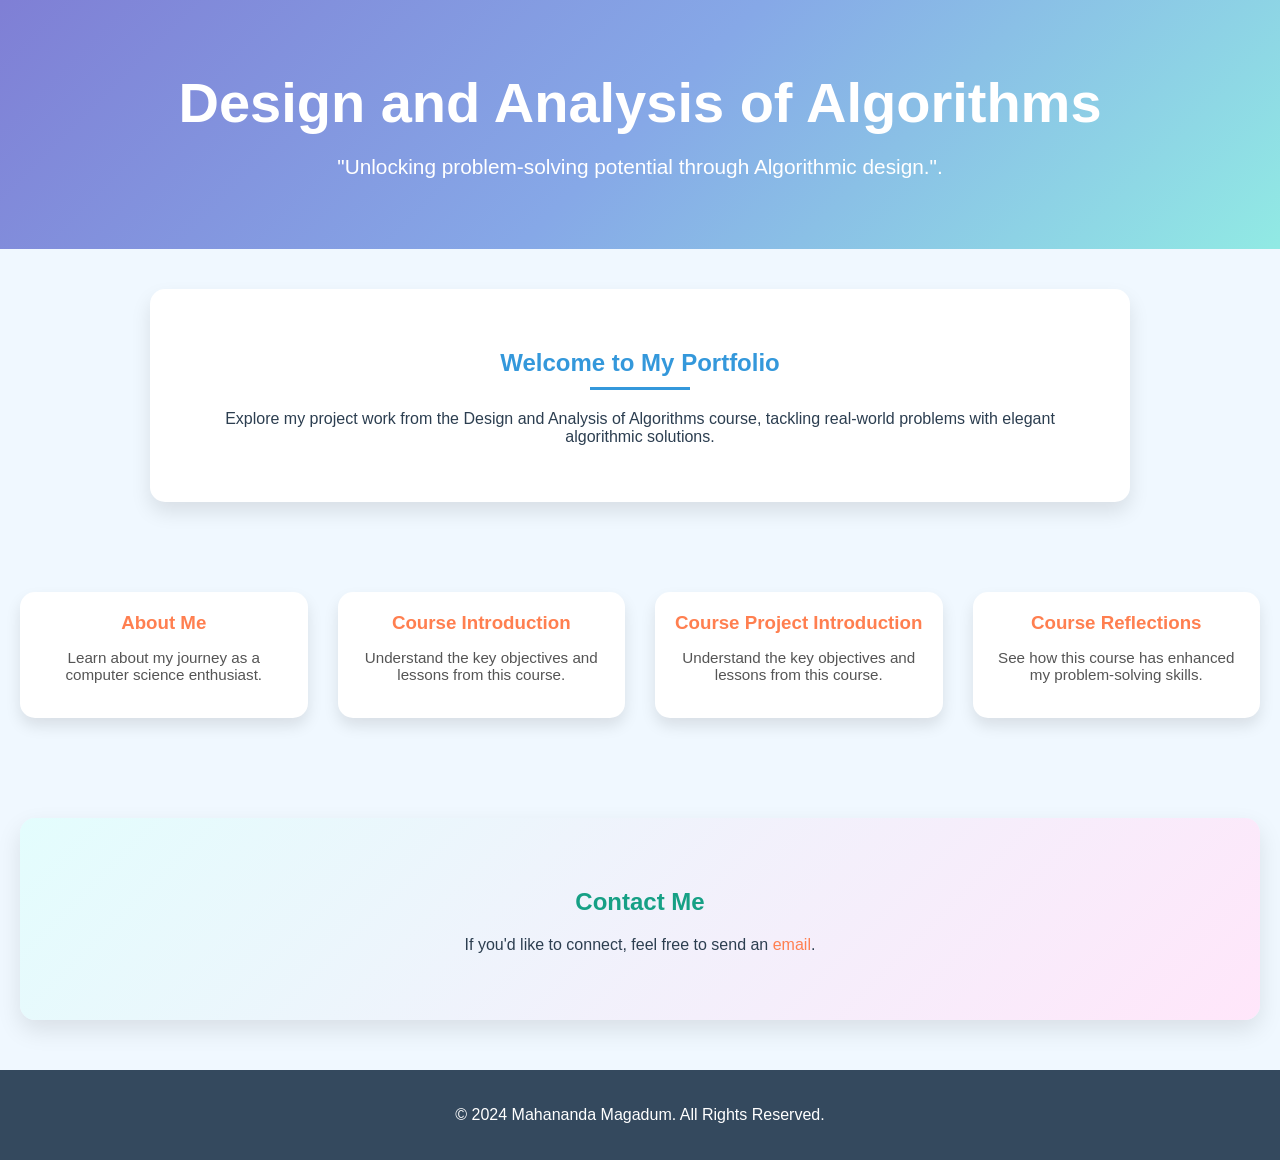
==== index.html @ 97880fe2 "Update index.html" ====
<!DOCTYPE html>
<html lang="en">
<head>
    <meta charset="UTF-8">
    <meta name="viewport" content="width=device-width, initial-scale=1.0">
    <title>Portfolio - Design and Analysis of Algorithms</title>
    <style>
        /* Global Styles */
        body {
            font-family: 'Verdana', sans-serif;
            margin: 0;
            padding: 0;
            background-color: #f0f8ff; /* Light Alice Blue */
            color: #2c3e50; /* Darker text for contrast */
            overflow-x: hidden; /* Prevent horizontal scrolling */
        }

        a {
            color: #ff7f50; /* Coral */
            text-decoration: none;
            transition: color 0.3s ease;
        }

        a:hover {
            color: #20b2aa; /* Light Sea Green */
        }

        /* Header Section */
        header {
            background: linear-gradient(135deg, #7f7fd5, #86a8e7, #91eae4); /* Blue gradient */
            color: #fff;
            text-align: center;
            padding: 70px 20px;
            overflow: hidden;
            position: relative;
        }

        header h1 {
            font-size: 3.5rem;
            margin: 0;
            animation: slide-in 1s ease-in-out forwards;
            opacity: 0;
        }

        header p {
            font-size: 1.3rem;
            margin: 20px 0 0;
            font-weight: 300;
            animation: slide-in 1.5s ease-in-out forwards;
            opacity: 0;
        }

        /* Welcome Section */
        .welcome-section {
            text-align: center;
            margin: 40px auto;
            padding: 40px;
            max-width: 900px;
            background: #fff;
            border-radius: 15px;
            box-shadow: 0 10px 20px rgba(0, 0, 0, 0.1);
            position: relative;
            overflow: hidden;
        }

        .welcome-section h2 {
            color: #3498db; /* Soft blue */
            position: relative;
        }

        .welcome-section h2::after {
            content: '';
            display: block;
            width: 100px;
            height: 3px;
            background: #3498db;
            margin: 10px auto 0;
        }

        /* Sliding Tiles */
        .tiles-container {
            display: flex;
            justify-content: center;
            gap: 30px;
            padding: 50px 20px;
        }

        .tile {
            background: #fff;
            width: 250px;
            text-align: center;
            padding: 20px;
            border-radius: 15px;
            box-shadow: 0 8px 15px rgba(0, 0, 0, 0.1);
            transform: translateY(100px);
            animation: drop-in 0.8s ease-out forwards;
            position: relative;
        }

        .tile h3 {
            margin: 0 0 10px;
            color: #2c3e50; /* Dark text */
        }

        .tile p {
            font-size: 0.95rem;
            color: #555;
        }

        /* Contact Section */
        .contact-section {
            background: linear-gradient(135deg, #e3fdfd, #ffe6fa); /* Soft gradient */
            text-align: center;
            padding: 50px 20px;
            margin: 50px 20px;
            border-radius: 15px;
            box-shadow: 0 10px 25px rgba(0, 0, 0, 0.1);
            animation: floating 3s ease-in-out infinite;
            position: relative;
        }

        .contact-section h2 {
            color: #16a085; /* Greenish color */
        }

        /* Footer Section */
        footer {
            background: #34495e; /* Dark blue-gray */
            color: white;
            text-align: center;
            padding: 20px;
        }

        /* Animations */
        @keyframes slide-in {
            0% {
                transform: translateY(-50px);
                opacity: 0;
            }
            100% {
                transform: translateY(0);
                opacity: 1;
            }
        }

        @keyframes drop-in {
            0% {
                transform: translateY(-50px);
                opacity: 0;
            }
            100% {
                transform: translateY(0);
                opacity: 1;
            }
        }

        @keyframes floating {
            0%, 100% {
                transform: translateY(0);
            }
            50% {
                transform: translateY(-10px);
            }
        }
    </style>
</head>
<body>
    <header>
        <h1>Design and Analysis of Algorithms</h1>
        <p>"Unlocking problem-solving potential through Algorithmic design.".</p>
    </header>

    <main>
        <!-- Welcome Section -->
        <section class="welcome-section">
            <h2>Welcome to My Portfolio</h2>
            <p>Explore my project work from the Design and Analysis of Algorithms course, tackling real-world problems with elegant algorithmic solutions.</p>
        </section>

        <!-- Sliding Tiles -->
        <section class="tiles-container">
            <div class="tile" style="animation-delay: 0.2s;">
                <h3><a href="./About me.html">About Me</a></h3>
                <p>Learn about my journey as a computer science enthusiast.</p>
            </div>
             <div class="tile" style="animation-delay: 0.4s;">
                <h3><a href="./Introduction to the Course.html">Course Introduction</a></h3>
                <p>Understand the key objectives and lessons from this course.</p>
            </div>
            <div class="tile" style="animation-delay: 0.4s;">
                <h3><a href="./Course Project Introduction.html">Course Project Introduction</a></h3>
                <p>Understand the key objectives and lessons from this course.</p>
            </div>
            <div class="tile" style="animation-delay: 0.6s;">
                <h3><a href="./Course Project Reflections.html"> Course Reflections</a></h3>
                <p>See how this course has enhanced my problem-solving skills.</p>
            </div>
        </section>

        <!-- Contact Section -->
        <section class="contact-section">
            <h2>Contact Me</h2>
            <p>If you'd like to connect, feel free to send an <a href="mailto:mmagadum1234@gmail.com">email</a>.</p>
        </section>
    </main>

    <footer>
        <p>&copy; 2024 Mahananda Magadum. All Rights Reserved.</p>
    </footer>
</body>
</html>
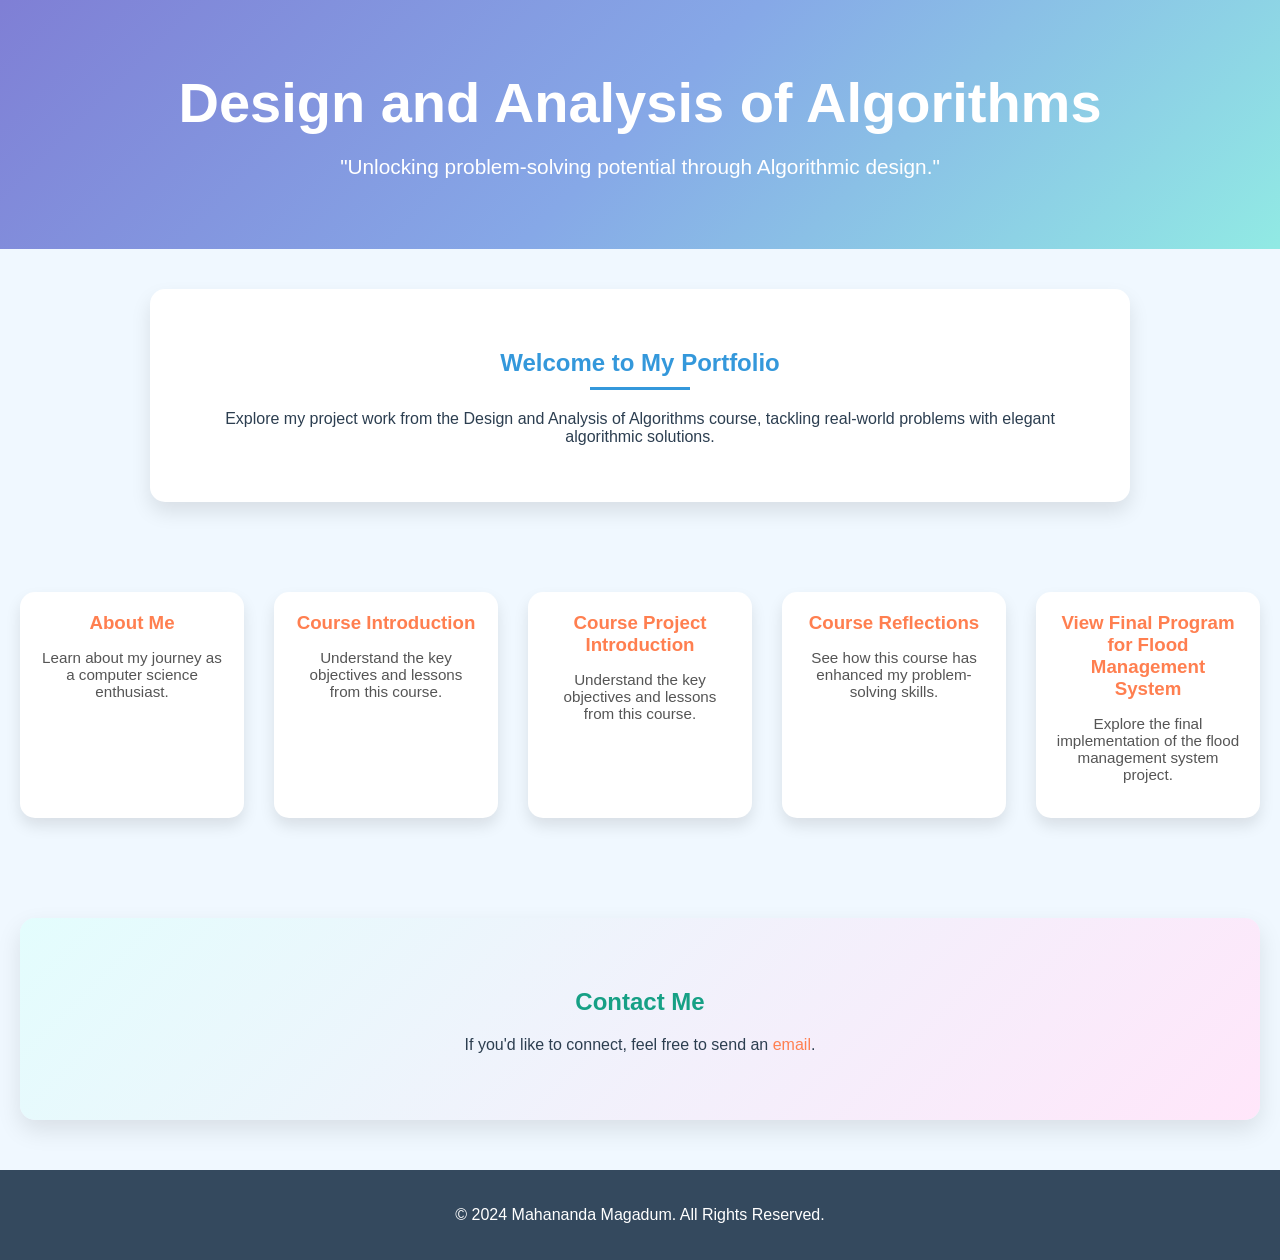
==== commit b6f33027: "Update index.html" ====
--- a/index.html
+++ b/index.html
@@ -167,7 +167,7 @@
 <body>
     <header>
         <h1>Design and Analysis of Algorithms</h1>
-        <p>"Unlocking problem-solving potential through Algorithmic design.".</p>
+        <p>"Unlocking problem-solving potential through Algorithmic design."</p>
     </header>
 
     <main>
@@ -183,7 +183,7 @@
                 <h3><a href="./About me.html">About Me</a></h3>
                 <p>Learn about my journey as a computer science enthusiast.</p>
             </div>
-             <div class="tile" style="animation-delay: 0.4s;">
+            <div class="tile" style="animation-delay: 0.4s;">
                 <h3><a href="./Introduction to the Course.html">Course Introduction</a></h3>
                 <p>Understand the key objectives and lessons from this course.</p>
             </div>
@@ -192,8 +192,13 @@
                 <p>Understand the key objectives and lessons from this course.</p>
             </div>
             <div class="tile" style="animation-delay: 0.6s;">
-                <h3><a href="./Course Project Reflections.html"> Course Reflections</a></h3>
+                <h3><a href="./Course Project Reflections.html">Course Reflections</a></h3>
                 <p>See how this course has enhanced my problem-solving skills.</p>
+            </div>
+            <!-- New Tile for Flood Management System -->
+            <div class="tile" style="animation-delay: 0.8s;">
+                <h3><a href="./Flood Management System Final Program.html">View Final Program for Flood Management System</a></h3>
+                <p>Explore the final implementation of the flood management system project.</p>
             </div>
         </section>
 
@@ -209,3 +214,4 @@
     </footer>
 </body>
 </html>
+
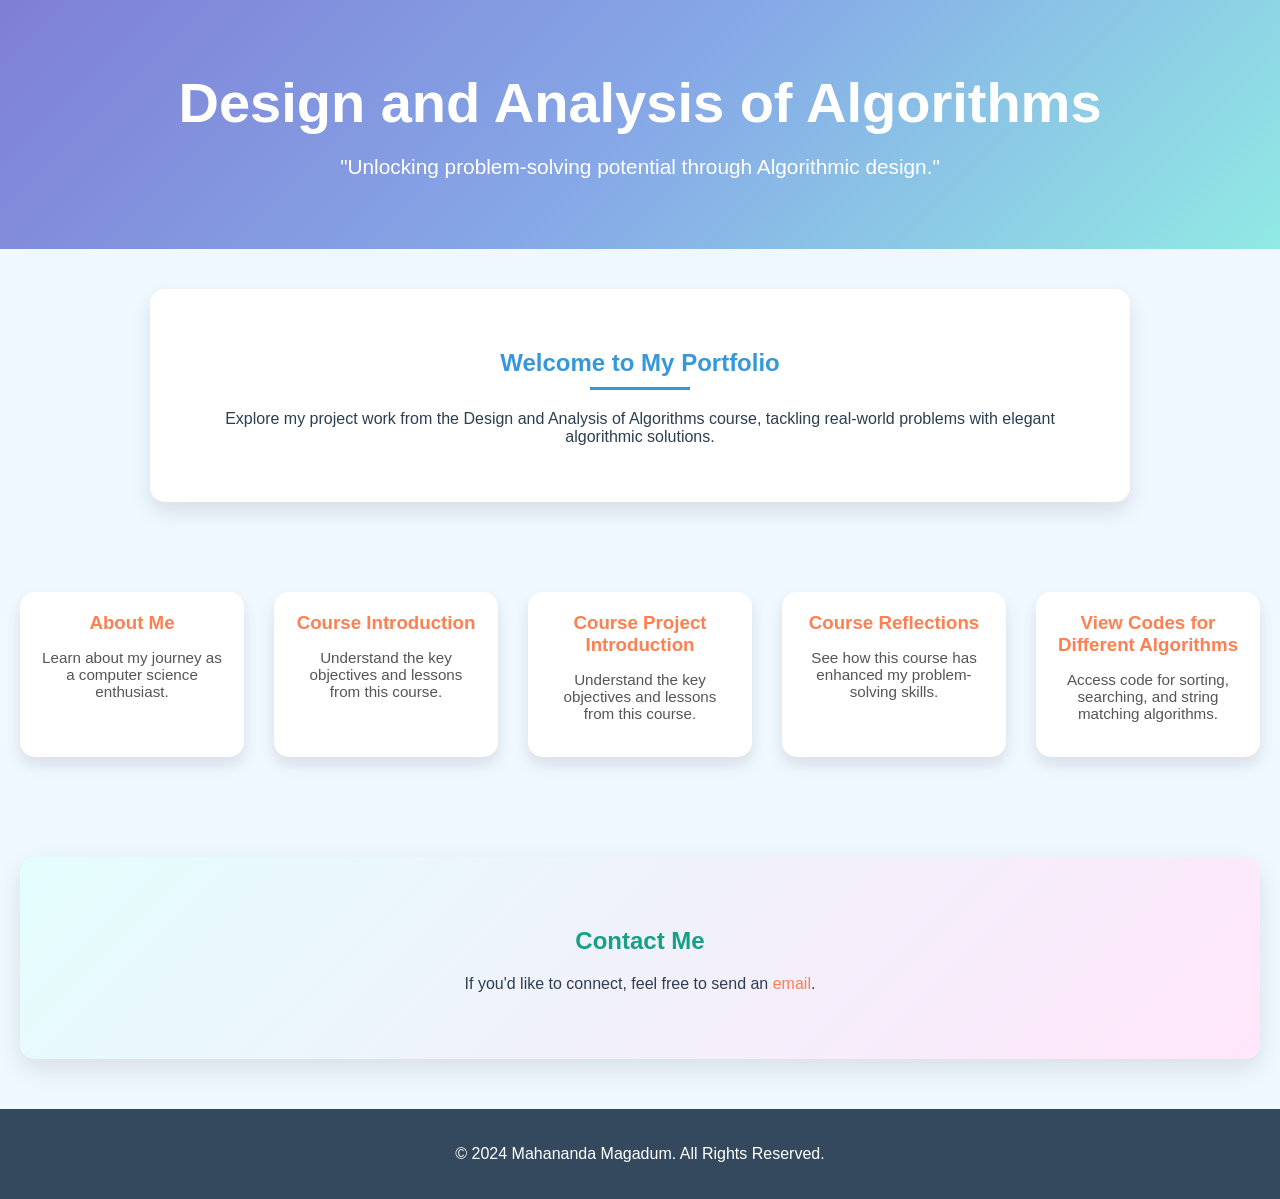
==== commit 50571593: "Update index.html" ====
--- a/index.html
+++ b/index.html
@@ -195,10 +195,10 @@
                 <h3><a href="./Course Project Reflections.html">Course Reflections</a></h3>
                 <p>See how this course has enhanced my problem-solving skills.</p>
             </div>
-            <!-- New Tile for Flood Management System -->
+            <!-- New Tile for Algorithm Codes -->
             <div class="tile" style="animation-delay: 0.8s;">
-                <h3><a href="./Flood Management System Final Program.html">View Final Program for Flood Management System</a></h3>
-                <p>Explore the final implementation of the flood management system project.</p>
+                <h3><a href="./Algorithm-Codes.html">View Codes for Different Algorithms</a></h3>
+                <p>Access code for sorting, searching, and string matching algorithms.</p>
             </div>
         </section>
 
@@ -214,4 +214,3 @@
     </footer>
 </body>
 </html>
-
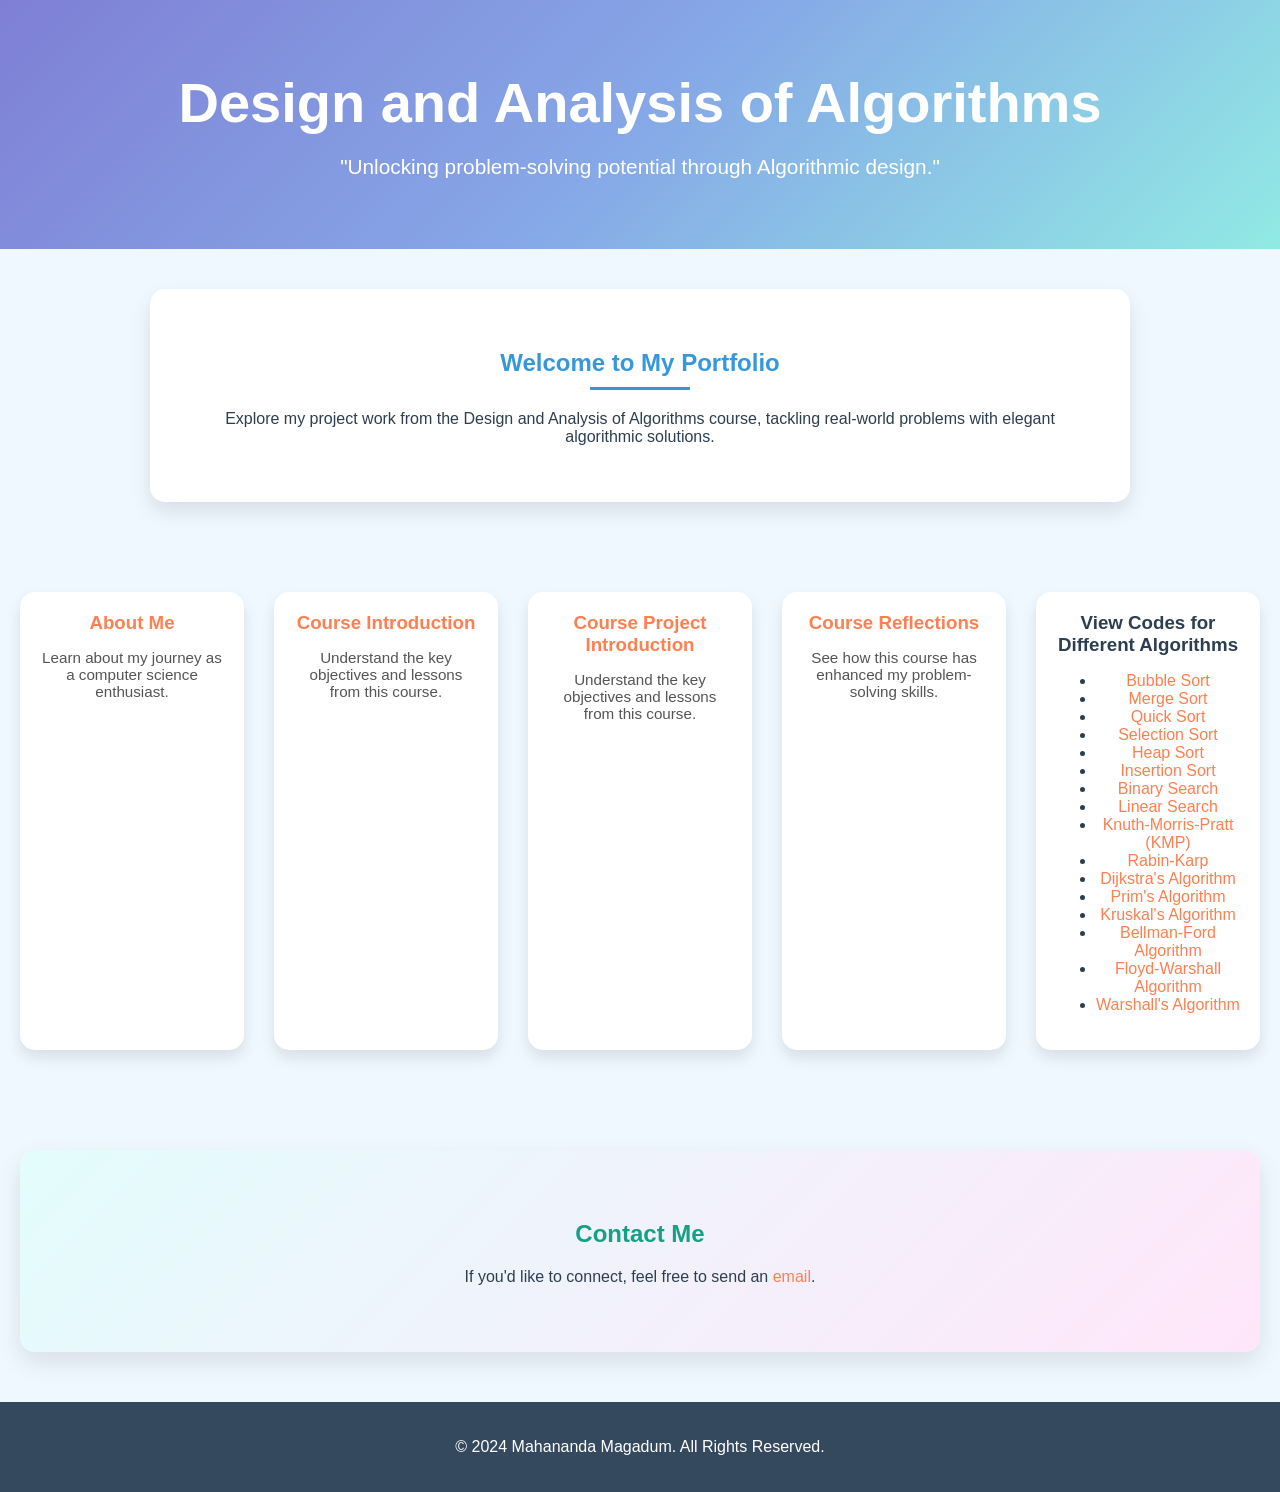
==== commit 06ac36ec: "Update index.html" ====
--- a/index.html
+++ b/index.html
@@ -197,8 +197,25 @@
             </div>
             <!-- New Tile for Algorithm Codes -->
             <div class="tile" style="animation-delay: 0.8s;">
-                <h3><a href="./Algorithm-Codes.html">View Codes for Different Algorithms</a></h3>
-                <p>Access code for sorting, searching, and string matching algorithms.</p>
+                <h3>View Codes for Different Algorithms</h3>
+                <ul>
+                    <li><a href="files/Bubble sort.cpp" class="link" target="_blank">Bubble Sort</a></li>
+                    <li><a href="files/Merge sort.cpp" class="link" target="_blank">Merge Sort</a></li>
+                    <li><a href="files/Quick sort.cpp" class="link" target="_blank">Quick Sort</a></li>
+                    <li><a href="files/Selection sort.cpp" class="link" target="_blank">Selection Sort</a></li>
+                    <li><a href="files/Heap sort.cpp" class="link" target="_blank">Heap Sort</a></li>
+                    <li><a href="files/Insertion sort.cpp" class="link" target="_blank">Insertion Sort</a></li>
+                    <li><a href="files/Binary search.cpp" class="link" target="_blank">Binary Search</a></li>
+                    <li><a href="files/Linear search.cpp" class="link" target="_blank">Linear Search</a></li>
+                    <li><a href="files/Knuth-Morris-Pratt.cpp" class="link" target="_blank">Knuth-Morris-Pratt (KMP)</a></li>
+                    <li><a href="files/RabinKarp.cpp" class="link" target="_blank">Rabin-Karp</a></li>
+                    <li><a href="files/Dijkstra's Algorithm.cpp" class="link" target="_blank">Dijkstra's Algorithm</a></li>
+                    <li><a href="files/Prim's Algorithm.cpp" class="link" target="_blank">Prim's Algorithm</a></li>
+                    <li><a href="files/Kruskal's Algorithm.cpp" class="link" target="_blank">Kruskal's Algorithm</a></li>
+                    <li><a href="files/Bellman Ford.cpp" class="link" target="_blank">Bellman-Ford Algorithm</a></li>
+                    <li><a href="files/Floyd's Algorithm.cpp" class="link" target="_blank">Floyd-Warshall Algorithm</a></li>
+                    <li><a href="files/Warshall's Algorithm.cpp" class="link" target="_blank">Warshall's Algorithm</a></li>
+                </ul>
             </div>
         </section>
 
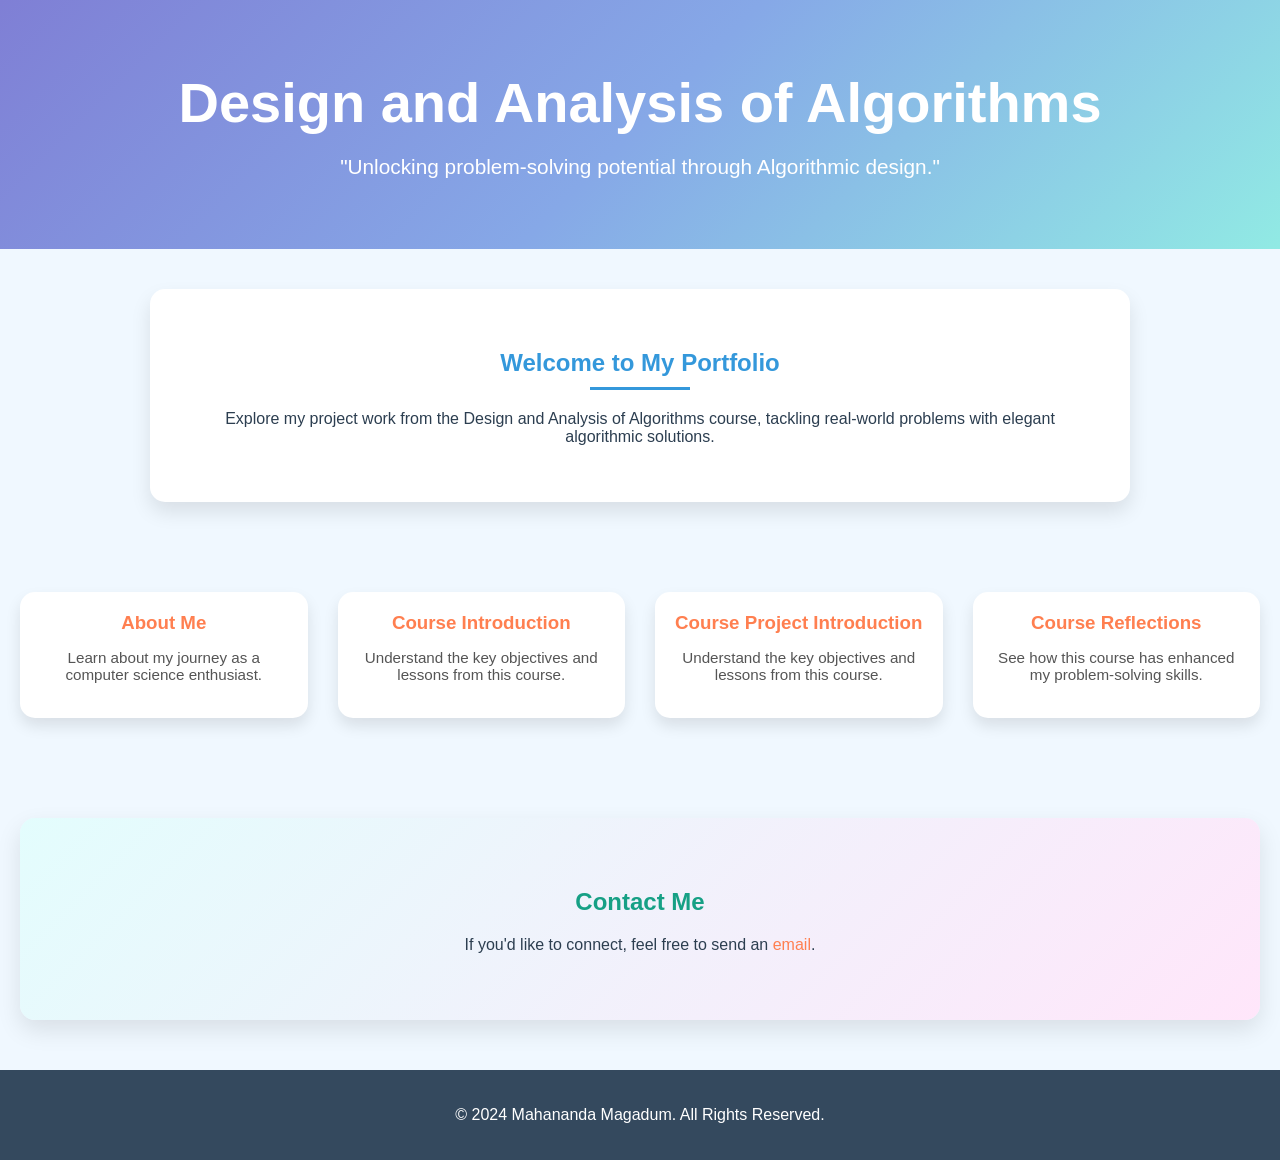
==== commit 4f7c7aea: "Update index.html" ====
--- a/index.html
+++ b/index.html
@@ -195,28 +195,6 @@
                 <h3><a href="./Course Project Reflections.html">Course Reflections</a></h3>
                 <p>See how this course has enhanced my problem-solving skills.</p>
             </div>
-            <!-- New Tile for Algorithm Codes -->
-            <div class="tile" style="animation-delay: 0.8s;">
-                <h3>View Codes for Different Algorithms</h3>
-                <ul>
-                    <li><a href="files/Bubble sort.cpp" class="link" target="_blank">Bubble Sort</a></li>
-                    <li><a href="files/Merge sort.cpp" class="link" target="_blank">Merge Sort</a></li>
-                    <li><a href="files/Quick sort.cpp" class="link" target="_blank">Quick Sort</a></li>
-                    <li><a href="files/Selection sort.cpp" class="link" target="_blank">Selection Sort</a></li>
-                    <li><a href="files/Heap sort.cpp" class="link" target="_blank">Heap Sort</a></li>
-                    <li><a href="files/Insertion sort.cpp" class="link" target="_blank">Insertion Sort</a></li>
-                    <li><a href="files/Binary search.cpp" class="link" target="_blank">Binary Search</a></li>
-                    <li><a href="files/Linear search.cpp" class="link" target="_blank">Linear Search</a></li>
-                    <li><a href="files/Knuth-Morris-Pratt.cpp" class="link" target="_blank">Knuth-Morris-Pratt (KMP)</a></li>
-                    <li><a href="files/RabinKarp.cpp" class="link" target="_blank">Rabin-Karp</a></li>
-                    <li><a href="files/Dijkstra's Algorithm.cpp" class="link" target="_blank">Dijkstra's Algorithm</a></li>
-                    <li><a href="files/Prim's Algorithm.cpp" class="link" target="_blank">Prim's Algorithm</a></li>
-                    <li><a href="files/Kruskal's Algorithm.cpp" class="link" target="_blank">Kruskal's Algorithm</a></li>
-                    <li><a href="files/Bellman Ford.cpp" class="link" target="_blank">Bellman-Ford Algorithm</a></li>
-                    <li><a href="files/Floyd's Algorithm.cpp" class="link" target="_blank">Floyd-Warshall Algorithm</a></li>
-                    <li><a href="files/Warshall's Algorithm.cpp" class="link" target="_blank">Warshall's Algorithm</a></li>
-                </ul>
-            </div>
         </section>
 
         <!-- Contact Section -->
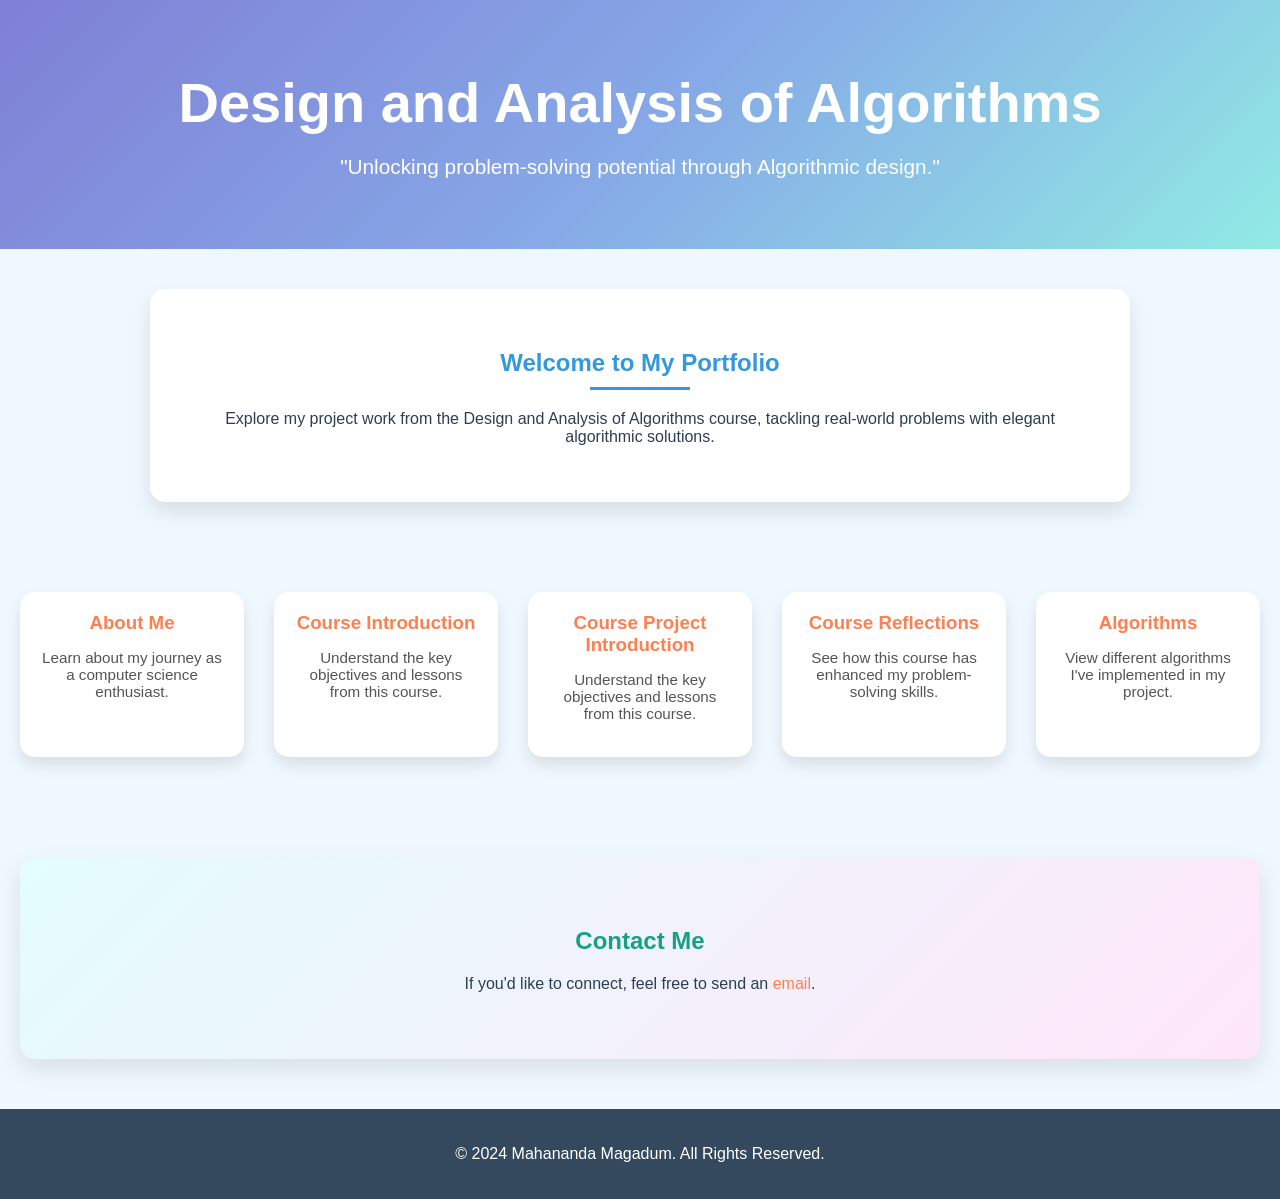
==== commit 9db1d5ff: "Update index.html" ====
--- a/index.html
+++ b/index.html
@@ -195,6 +195,11 @@
                 <h3><a href="./Course Project Reflections.html">Course Reflections</a></h3>
                 <p>See how this course has enhanced my problem-solving skills.</p>
             </div>
+            <!-- New "Algorithms" Tile -->
+            <div class="tile" style="animation-delay: 0.8s;">
+                <h3><a href="./Algorithms.html">Algorithms</a></h3>
+                <p>View different algorithms I've implemented in my project.</p>
+            </div>
         </section>
 
         <!-- Contact Section -->
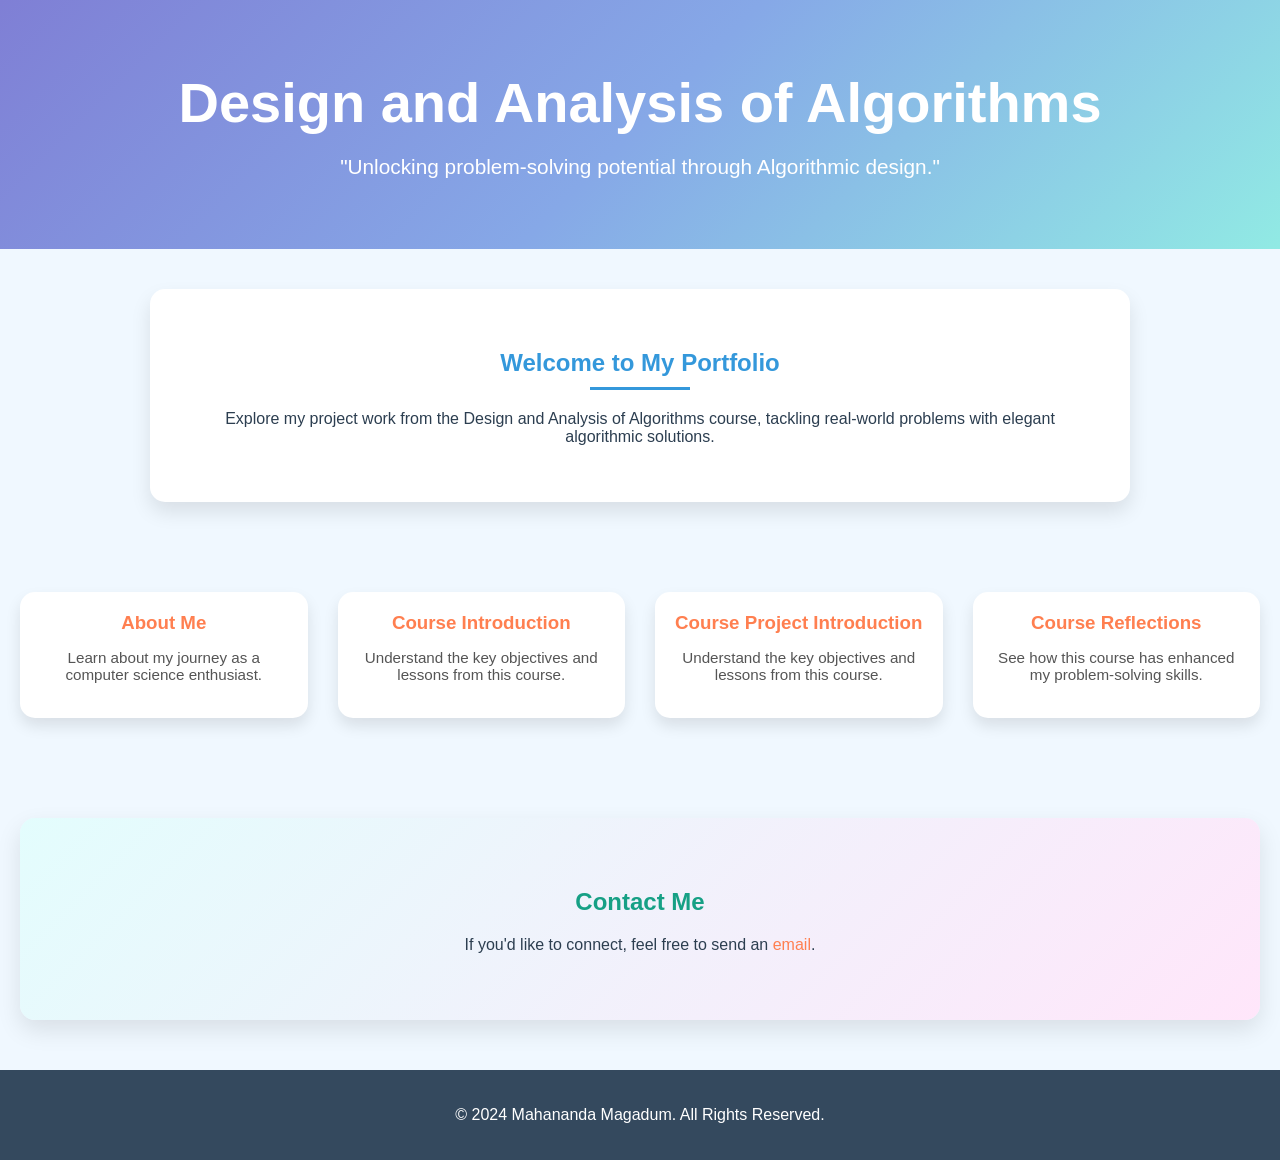
==== commit 42460115: "Update index.html" ====
--- a/index.html
+++ b/index.html
@@ -195,11 +195,6 @@
                 <h3><a href="./Course Project Reflections.html">Course Reflections</a></h3>
                 <p>See how this course has enhanced my problem-solving skills.</p>
             </div>
-            <!-- New "Algorithms" Tile -->
-            <div class="tile" style="animation-delay: 0.8s;">
-                <h3><a href="./Algorithms.html">Algorithms</a></h3>
-                <p>View different algorithms I've implemented in my project.</p>
-            </div>
         </section>
 
         <!-- Contact Section -->
